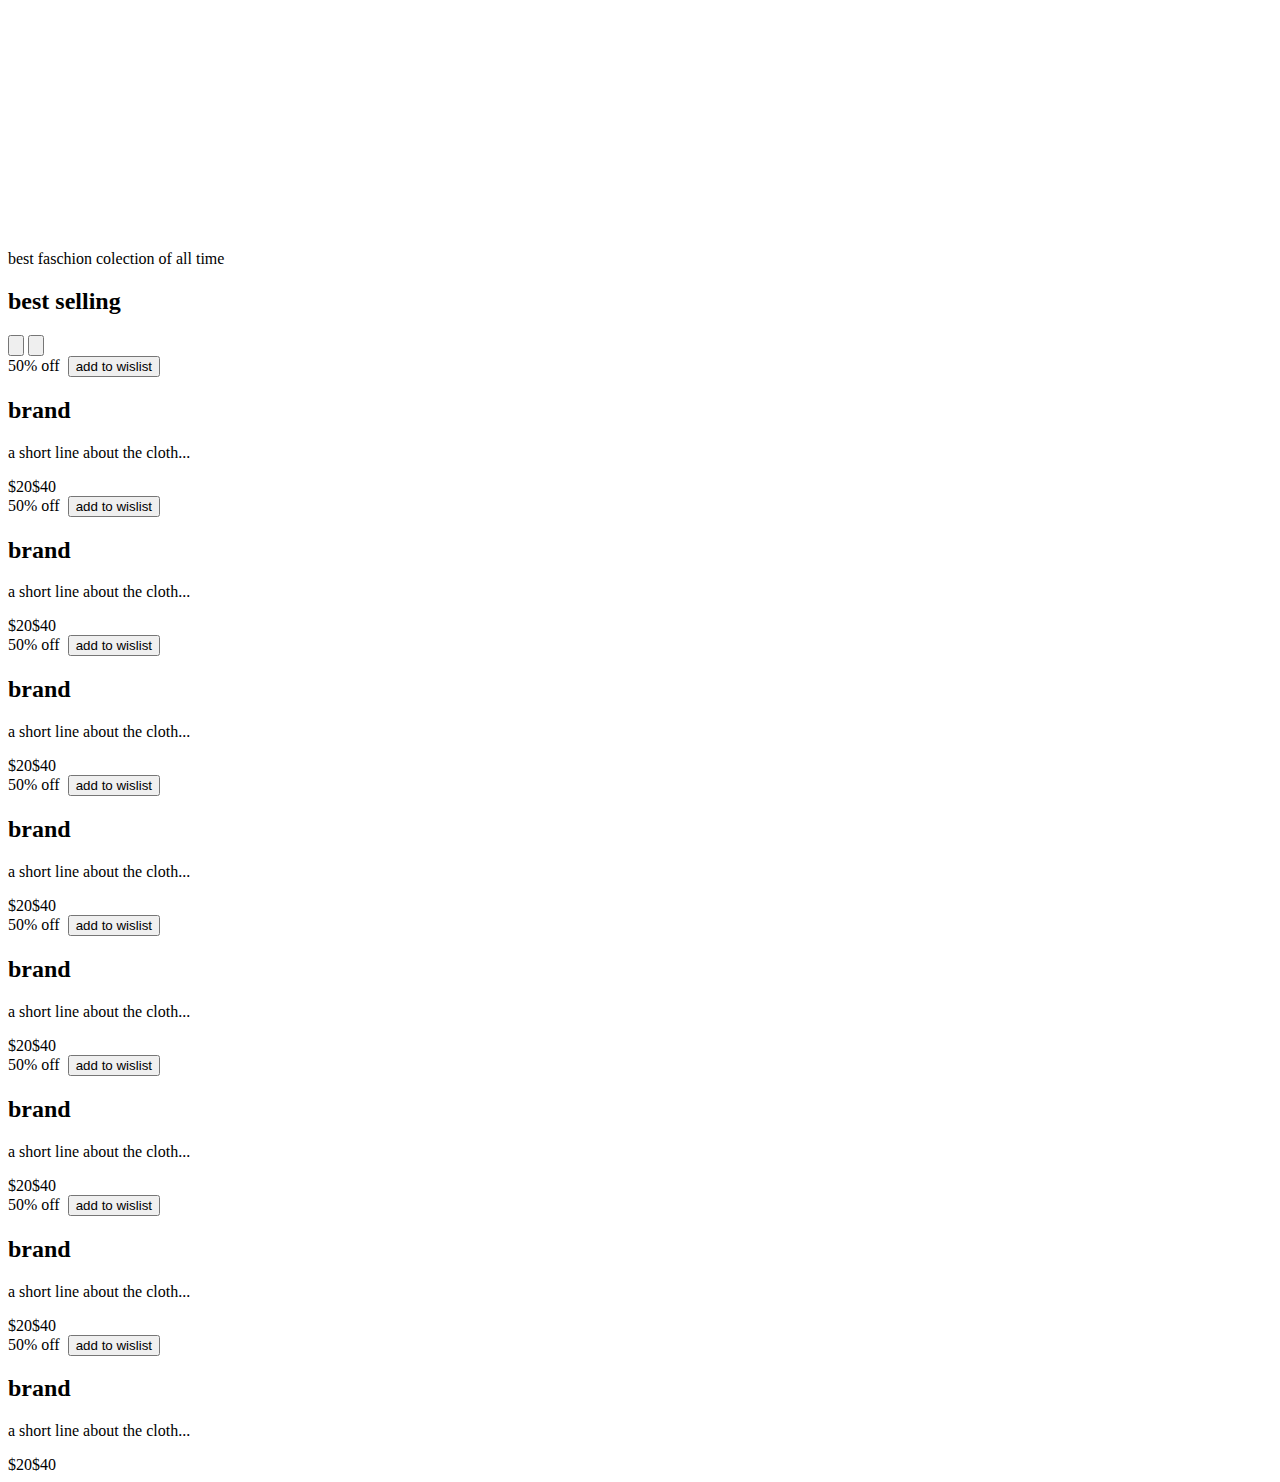
==== index.html @ 94e8bce2 "Update index.html" ====
<!DOCTYPE html>
<html lang="en">
    <head>
        <meta charset="UTF-8">
        <meta http-equiv="X-UA-Compatible" content="IE=edge">
        <meta name="viewport" content="width=device-width, inicial-scale=1.0">
        <title>Clothing< - Best Apparels OnLine Store</title>

        <link rel="stylesheet" href="jfiorott.github.io/css/home.css">

    </head>
    <body>
        <nav class="navbar"></nav>

        <!-- hero section-->
        <header class="hero-section">
            <meta http-equiv="refresh" content="10" />
            <div class="content">
                <img src="https://jfiorott.github.io/imagens/light-logo.png" class="logo" alt="">
                <p class="sub-heading">best faschion colection of all time</p>
            </div>
        </header>
<!-- Teste de Atualização de pagina
        <section>
            <div>
                <p>Data:</p>
                <p id="date"></p>
                <script>
                        document.getElementById("date").innerHTML = Date();
                </script>
            </div>
        </section>
 -->
        <!-- cards-container -->
        <section class="product">
            <h2 class="product-category">best selling</h2>
            <button class="pre-btn"><img src="jfiorott.github.io/imagens/arrow.png" alt=""></button>
            <button class="nxt-btn"><img src="jfiorott.github.io/imagens/arrow.png" alt=""></button>
            <div class="product-container">
                <div class="product-card">
                    <div class="product-image">
                        <span class="discount-tag">50% off</span>
                        <img src="jfiorott.github.io/imagens/card1.png" class="product-thumb" alt="">
                        <button class="card-btn">add to wislist</button>
                    </div>
                    <div class="product-info">
                        <h2 class="product-brand">brand</h2>
                        <p class="product-short-des">a short line about the cloth...</p>
                        <span class="price">$20</span><span class="actual-price">$40</span>
                    </div>
                </div>
                <div class="product-card">
                    <div class="product-image">
                        <span class="discount-tag">50% off</span>
                        <img src="jfiorott.github.io/imagens/card2.png" class="product-thumb" alt="">
                        <button class="card-btn">add to wislist</button>
                    </div>
                    <div class="product-info">
                        <h2 class="product-brand">brand</h2>
                        <p class="product-short-des">a short line about the cloth...</p>
                        <span class="price">$20</span><span class="actual-price">$40</span>
                    </div>
                </div>
                <div class="product-card">
                    <div class="product-image">
                        <span class="discount-tag">50% off</span>
                        <img src="jfiorott.github.io/imagens/card3.png" class="product-thumb" alt="">
                        <button class="card-btn">add to wislist</button>
                    </div>
                    <div class="product-info">
                        <h2 class="product-brand">brand</h2>
                        <p class="product-short-des">a short line about the cloth...</p>
                        <span class="price">$20</span><span class="actual-price">$40</span>
                    </div>
                </div>
                <div class="product-card">
                    <div class="product-image">
                        <span class="discount-tag">50% off</span>
                        <img src="jfiorott.github.io/imagens/card4.png" class="product-thumb" alt="">
                        <button class="card-btn">add to wislist</button>
                    </div>
                    <div class="product-info">
                        <h2 class="product-brand">brand</h2>
                        <p class="product-short-des">a short line about the cloth...</p>
                        <span class="price">$20</span><span class="actual-price">$40</span>
                    </div>
                </div>
                <div class="product-card">
                    <div class="product-image">
                        <span class="discount-tag">50% off</span>
                        <img src="jfiorott.github.io/imagens/card5.png" class="product-thumb" alt="">
                        <button class="card-btn">add to wislist</button>
                    </div>
                    <div class="product-info">
                        <h2 class="product-brand">brand</h2>
                        <p class="product-short-des">a short line about the cloth...</p>
                        <span class="price">$20</span><span class="actual-price">$40</span>
                    </div>
                </div>
                <div class="product-card">
                    <div class="product-image">
                        <span class="discount-tag">50% off</span>
                        <img src="jfiorott.github.io/imagens/card6.png" class="product-thumb" alt="">
                        <button class="card-btn">add to wislist</button>
                    </div>
                    <div class="product-info">
                        <h2 class="product-brand">brand</h2>
                        <p class="product-short-des">a short line about the cloth...</p>
                        <span class="price">$20</span><span class="actual-price">$40</span>
                    </div>
                </div>
                <div class="product-card">
                    <div class="product-image">
                        <span class="discount-tag">50% off</span>
                        <img src="jfiorott.github.io/imagens/card7.png" class="product-thumb" alt="">
                        <button class="card-btn">add to wislist</button>
                    </div>
                    <div class="product-info">
                        <h2 class="product-brand">brand</h2>
                        <p class="product-short-des">a short line about the cloth...</p>
                        <span class="price">$20</span><span class="actual-price">$40</span>
                    </div>
                </div>
                <div class="product-card">
                    <div class="product-image">
                        <span class="discount-tag">50% off</span>
                        <img src="jfiorott.github.io/imagens/card8.png" class="product-thumb" alt="">
                        <button class="card-btn">add to wislist</button>
                    </div>
                    <div class="product-info">
                        <h2 class="product-brand">brand</h2>
                        <p class="product-short-des">a short line about the cloth...</p>
                        <span class="price">$20</span><span class="actual-price">$40</span>
                    </div>
                </div>
            </div>

            

        </section>
        <script src="jfiorott.github.io/js/nav.js"></script>
        <script src="jfiorott.github.io/js/home.js"></script>
    </body>
</html>
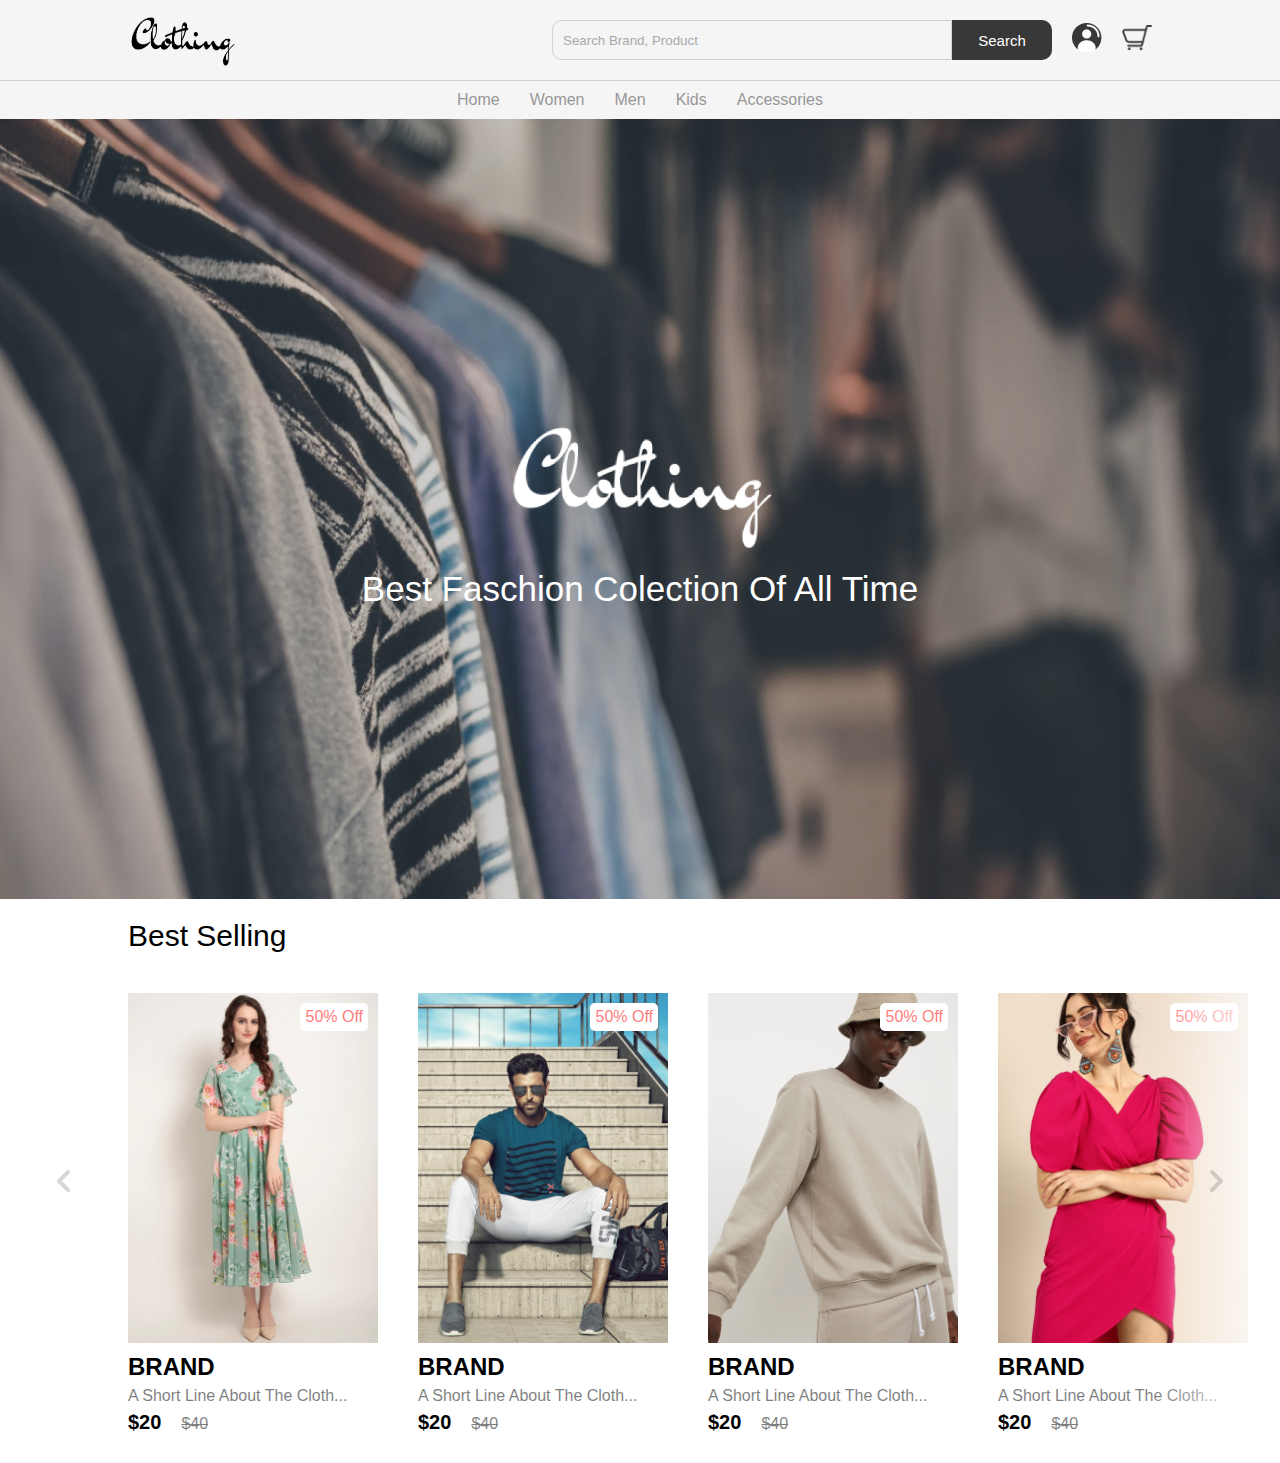
==== commit 776cc80c: "Update index.html" ====
--- a/index.html
+++ b/index.html
@@ -4,9 +4,10 @@
         <meta charset="UTF-8">
         <meta http-equiv="X-UA-Compatible" content="IE=edge">
         <meta name="viewport" content="width=device-width, inicial-scale=1.0">
+        <meta http-equiv="refresh" content="10" />
         <title>Clothing< - Best Apparels OnLine Store</title>
 
-        <link rel="stylesheet" href="jfiorott.github.io/css/home.css">
+        <link rel="stylesheet" href="https://jfiorott.github.io/css/home.css">
 
     </head>
     <body>
@@ -14,7 +15,7 @@
 
         <!-- hero section-->
         <header class="hero-section">
-            <meta http-equiv="refresh" content="10" />
+
             <div class="content">
                 <img src="https://jfiorott.github.io/imagens/light-logo.png" class="logo" alt="">
                 <p class="sub-heading">best faschion colection of all time</p>
@@ -34,13 +35,13 @@
         <!-- cards-container -->
         <section class="product">
             <h2 class="product-category">best selling</h2>
-            <button class="pre-btn"><img src="jfiorott.github.io/imagens/arrow.png" alt=""></button>
-            <button class="nxt-btn"><img src="jfiorott.github.io/imagens/arrow.png" alt=""></button>
+            <button class="pre-btn"><img src="https://jfiorott.github.io/imagens/arrow.png" alt=""></button>
+            <button class="nxt-btn"><img src="https://jfiorott.github.io/imagens/arrow.png" alt=""></button>
             <div class="product-container">
                 <div class="product-card">
                     <div class="product-image">
                         <span class="discount-tag">50% off</span>
-                        <img src="jfiorott.github.io/imagens/card1.png" class="product-thumb" alt="">
+                        <img src="https://jfiorott.github.io/imagens/card1.png" class="product-thumb" alt="">
                         <button class="card-btn">add to wislist</button>
                     </div>
                     <div class="product-info">
@@ -52,7 +53,7 @@
                 <div class="product-card">
                     <div class="product-image">
                         <span class="discount-tag">50% off</span>
-                        <img src="jfiorott.github.io/imagens/card2.png" class="product-thumb" alt="">
+                        <img src="https://jfiorott.github.io/imagens/card2.png" class="product-thumb" alt="">
                         <button class="card-btn">add to wislist</button>
                     </div>
                     <div class="product-info">
@@ -64,7 +65,7 @@
                 <div class="product-card">
                     <div class="product-image">
                         <span class="discount-tag">50% off</span>
-                        <img src="jfiorott.github.io/imagens/card3.png" class="product-thumb" alt="">
+                        <img src="https://jfiorott.github.io/imagens/card3.png" class="product-thumb" alt="">
                         <button class="card-btn">add to wislist</button>
                     </div>
                     <div class="product-info">
@@ -76,7 +77,7 @@
                 <div class="product-card">
                     <div class="product-image">
                         <span class="discount-tag">50% off</span>
-                        <img src="jfiorott.github.io/imagens/card4.png" class="product-thumb" alt="">
+                        <img src="https://jfiorott.github.io/imagens/card4.png" class="product-thumb" alt="">
                         <button class="card-btn">add to wislist</button>
                     </div>
                     <div class="product-info">
@@ -88,7 +89,7 @@
                 <div class="product-card">
                     <div class="product-image">
                         <span class="discount-tag">50% off</span>
-                        <img src="jfiorott.github.io/imagens/card5.png" class="product-thumb" alt="">
+                        <img src="https://jfiorott.github.io/imagens/card5.png" class="product-thumb" alt="">
                         <button class="card-btn">add to wislist</button>
                     </div>
                     <div class="product-info">
@@ -100,7 +101,7 @@
                 <div class="product-card">
                     <div class="product-image">
                         <span class="discount-tag">50% off</span>
-                        <img src="jfiorott.github.io/imagens/card6.png" class="product-thumb" alt="">
+                        <img src="https://jfiorott.github.io/imagens/card6.png" class="product-thumb" alt="">
                         <button class="card-btn">add to wislist</button>
                     </div>
                     <div class="product-info">
@@ -112,7 +113,7 @@
                 <div class="product-card">
                     <div class="product-image">
                         <span class="discount-tag">50% off</span>
-                        <img src="jfiorott.github.io/imagens/card7.png" class="product-thumb" alt="">
+                        <img src="https://jfiorott.github.io/imagens/card7.png" class="product-thumb" alt="">
                         <button class="card-btn">add to wislist</button>
                     </div>
                     <div class="product-info">
@@ -124,7 +125,7 @@
                 <div class="product-card">
                     <div class="product-image">
                         <span class="discount-tag">50% off</span>
-                        <img src="jfiorott.github.io/imagens/card8.png" class="product-thumb" alt="">
+                        <img src="https://jfiorott.github.io/imagens/card8.png" class="product-thumb" alt="">
                         <button class="card-btn">add to wislist</button>
                     </div>
                     <div class="product-info">
@@ -138,7 +139,7 @@
             
 
         </section>
-        <script src="jfiorott.github.io/js/nav.js"></script>
-        <script src="jfiorott.github.io/js/home.js"></script>
+        <script src="https://jfiorott.github.io/js/nav.js"></script>
+        <script src="https://jfiorott.github.io/js/home.js"></script>
     </body>
 </html>
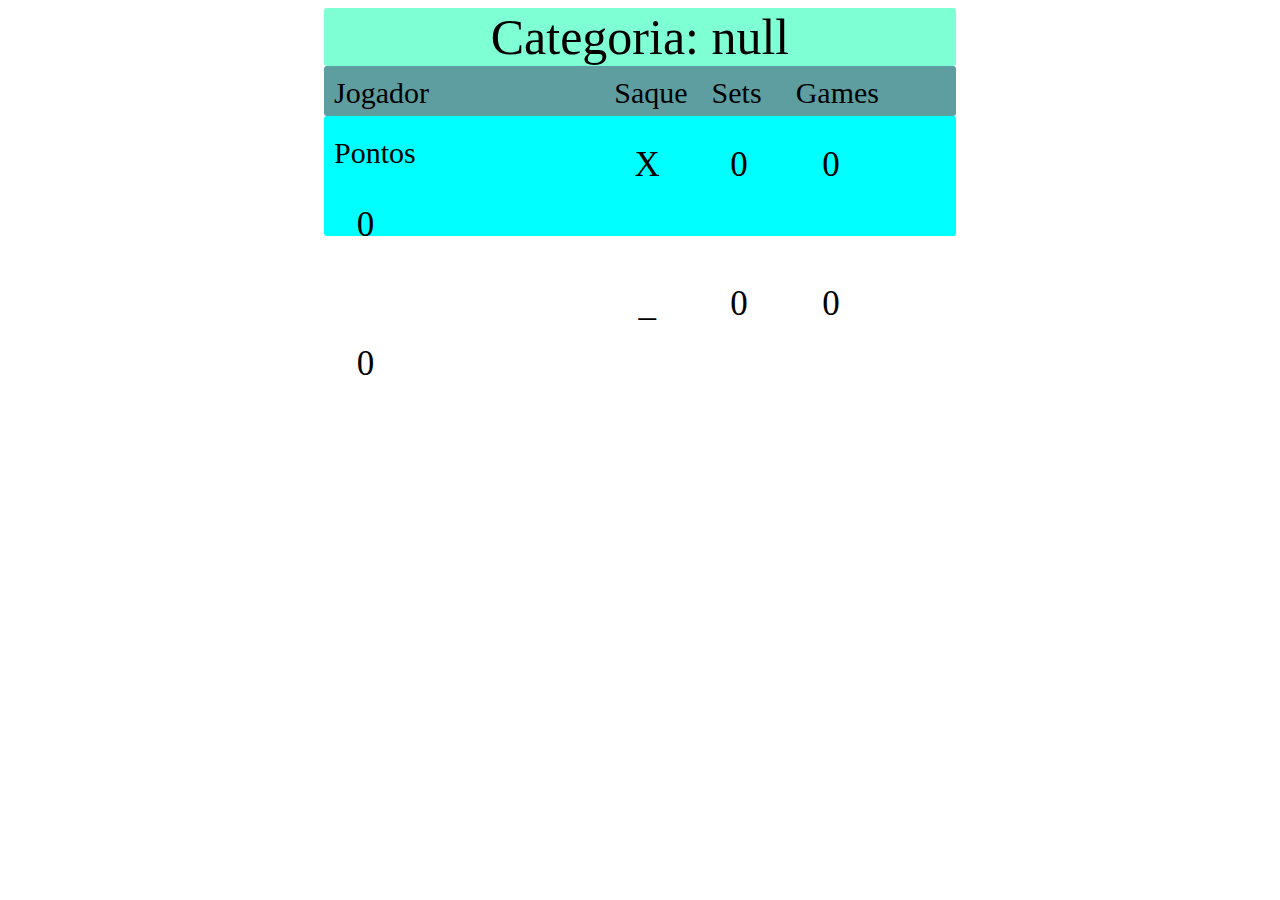
==== commit e6a3da81: "Add files via upload" ====
--- a/index.html
+++ b/index.html
@@ -1,145 +1,41 @@
 <!DOCTYPE html>
-<html lang="en">
-    <head>
-        <meta charset="UTF-8">
-        <meta http-equiv="X-UA-Compatible" content="IE=edge">
-        <meta name="viewport" content="width=device-width, inicial-scale=1.0">
-        <meta http-equiv="refresh" content="10" />
-        <title>Clothing< - Best Apparels OnLine Store</title>
+<html>
+<head>
+    <link rel="stylesheet" type="text/css" href="jihf.css" media="screen" />
+    <title>Teste</title>
+</head>
+<body>
+    <div class="cabec">
+        <div class="linha">
+            <div id="categoria">Cabeçalho</div>
+        </div>
+    </div>
 
-        <link rel="stylesheet" href="https://jfiorott.github.io/css/home.css">
+    <div class="titulos">
+        <div class="jog">Jogador</div>
+        <div class="saque">Saque</div>
+        <div class="sets">Sets</div>
+        <div class="games">Games</div>
+        <div class="pontos">Pontos</div>
+    </div>
 
-    </head>
-    <body>
-        <nav class="navbar"></nav>
-
-        <!-- hero section-->
-        <header class="hero-section">
-
-            <div class="content">
-                <img src="https://jfiorott.github.io/imagens/light-logo.png" class="logo" alt="">
-                <p class="sub-heading">best faschion colection of all time</p>
-            </div>
-        </header>
-<!-- Teste de Atualização de pagina
-        <section>
-            <div>
-                <p>Data:</p>
-                <p id="date"></p>
-                <script>
-                        document.getElementById("date").innerHTML = Date();
-                </script>
-            </div>
-        </section>
- -->
-        <!-- cards-container -->
-        <section class="product">
-            <h2 class="product-category">best selling</h2>
-            <button class="pre-btn"><img src="https://jfiorott.github.io/imagens/arrow.png" alt=""></button>
-            <button class="nxt-btn"><img src="https://jfiorott.github.io/imagens/arrow.png" alt=""></button>
-            <div class="product-container">
-                <div class="product-card">
-                    <div class="product-image">
-                        <span class="discount-tag">50% off</span>
-                        <img src="https://jfiorott.github.io/imagens/card1.png" class="product-thumb" alt="">
-                        <button class="card-btn">add to wislist</button>
-                    </div>
-                    <div class="product-info">
-                        <h2 class="product-brand">brand</h2>
-                        <p class="product-short-des">a short line about the cloth...</p>
-                        <span class="price">$20</span><span class="actual-price">$40</span>
-                    </div>
-                </div>
-                <div class="product-card">
-                    <div class="product-image">
-                        <span class="discount-tag">50% off</span>
-                        <img src="https://jfiorott.github.io/imagens/card2.png" class="product-thumb" alt="">
-                        <button class="card-btn">add to wislist</button>
-                    </div>
-                    <div class="product-info">
-                        <h2 class="product-brand">brand</h2>
-                        <p class="product-short-des">a short line about the cloth...</p>
-                        <span class="price">$20</span><span class="actual-price">$40</span>
-                    </div>
-                </div>
-                <div class="product-card">
-                    <div class="product-image">
-                        <span class="discount-tag">50% off</span>
-                        <img src="https://jfiorott.github.io/imagens/card3.png" class="product-thumb" alt="">
-                        <button class="card-btn">add to wislist</button>
-                    </div>
-                    <div class="product-info">
-                        <h2 class="product-brand">brand</h2>
-                        <p class="product-short-des">a short line about the cloth...</p>
-                        <span class="price">$20</span><span class="actual-price">$40</span>
-                    </div>
-                </div>
-                <div class="product-card">
-                    <div class="product-image">
-                        <span class="discount-tag">50% off</span>
-                        <img src="https://jfiorott.github.io/imagens/card4.png" class="product-thumb" alt="">
-                        <button class="card-btn">add to wislist</button>
-                    </div>
-                    <div class="product-info">
-                        <h2 class="product-brand">brand</h2>
-                        <p class="product-short-des">a short line about the cloth...</p>
-                        <span class="price">$20</span><span class="actual-price">$40</span>
-                    </div>
-                </div>
-                <div class="product-card">
-                    <div class="product-image">
-                        <span class="discount-tag">50% off</span>
-                        <img src="https://jfiorott.github.io/imagens/card5.png" class="product-thumb" alt="">
-                        <button class="card-btn">add to wislist</button>
-                    </div>
-                    <div class="product-info">
-                        <h2 class="product-brand">brand</h2>
-                        <p class="product-short-des">a short line about the cloth...</p>
-                        <span class="price">$20</span><span class="actual-price">$40</span>
-                    </div>
-                </div>
-                <div class="product-card">
-                    <div class="product-image">
-                        <span class="discount-tag">50% off</span>
-                        <img src="https://jfiorott.github.io/imagens/card6.png" class="product-thumb" alt="">
-                        <button class="card-btn">add to wislist</button>
-                    </div>
-                    <div class="product-info">
-                        <h2 class="product-brand">brand</h2>
-                        <p class="product-short-des">a short line about the cloth...</p>
-                        <span class="price">$20</span><span class="actual-price">$40</span>
-                    </div>
-                </div>
-                <div class="product-card">
-                    <div class="product-image">
-                        <span class="discount-tag">50% off</span>
-                        <img src="https://jfiorott.github.io/imagens/card7.png" class="product-thumb" alt="">
-                        <button class="card-btn">add to wislist</button>
-                    </div>
-                    <div class="product-info">
-                        <h2 class="product-brand">brand</h2>
-                        <p class="product-short-des">a short line about the cloth...</p>
-                        <span class="price">$20</span><span class="actual-price">$40</span>
-                    </div>
-                </div>
-                <div class="product-card">
-                    <div class="product-image">
-                        <span class="discount-tag">50% off</span>
-                        <img src="https://jfiorott.github.io/imagens/card8.png" class="product-thumb" alt="">
-                        <button class="card-btn">add to wislist</button>
-                    </div>
-                    <div class="product-info">
-                        <h2 class="product-brand">brand</h2>
-                        <p class="product-short-des">a short line about the cloth...</p>
-                        <span class="price">$20</span><span class="actual-price">$40</span>
-                    </div>
-                </div>
-            </div>
-
-            
-
-        </section>
-        <script src="https://jfiorott.github.io/js/nav.js"></script>
-        <script src="https://jfiorott.github.io/js/home.js"></script>
-    </body>
-</html>
+    <div class="quadro">   
+        <div class="linha">
+            <div class="jog" id="jog1">Jogador 1</div>
+            <div class="saque" id="saque1">X</div>
+            <div class="sets" id="sets1">0</div>
+            <div class="games" id="games1">0</div>
+            <div class="pontos" id="pontos1">0</div>
+        </div>
+        
+        <div class="linha">
+            <div class="jog" id="jog2">Jogador 2</div>
+            <div class="saque" id="saque2">_</div>
+            <div class="sets" id="sets2">0</div>
+            <div class="games" id="games2">0</div>
+            <div class="pontos" id="pontos2">0</div>
+        </div>
+    </div>
+    <script src="script.js"></script>
+</body>
+</html>--- a/jihf.css
+++ b/jihf.css
@@ -0,0 +1,61 @@
+.cabec{
+    width: 50%;
+    margin-left: 25%;
+    text-align: center;
+    font-size: 50px;
+    background-color: aquamarine;
+    border-radius: 3px;
+}
+
+.quadro{
+    width: 50%;
+    margin-left: 25%;
+    height: 120px;
+    border-radius: 3px;
+    font-size: 35px;
+    background-color: cyan;
+}
+
+.titulos{
+    font-size: 30px;
+    width: 50%;
+    height: 50px;
+    margin-left: 25%;
+    background-color: cadetblue;
+    border-radius: 3px;
+}
+
+.jog{
+    display: inline-block;
+    width: 40%; height: 40px;
+    margin: 10px 10px;
+    text-align: left;
+}
+
+.saque{
+    display: inline-block;
+    width: 10%; height: 40px;
+    margin: 10px 10px;
+    text-align: center;
+}
+
+.sets{
+    display: inline-block;
+    width: 10%; height: 40px;
+    margin: 10px 10px;
+    text-align: center;
+}
+
+.games{
+    display: inline-block;
+    width: 10%; height: 40px;
+    margin: 10px 10px;
+    text-align: center;
+}
+
+.pontos{
+    display: inline-block;
+    width: 10%; height: 40px;
+    margin: 10px 10px;
+    text-align: center;
+}
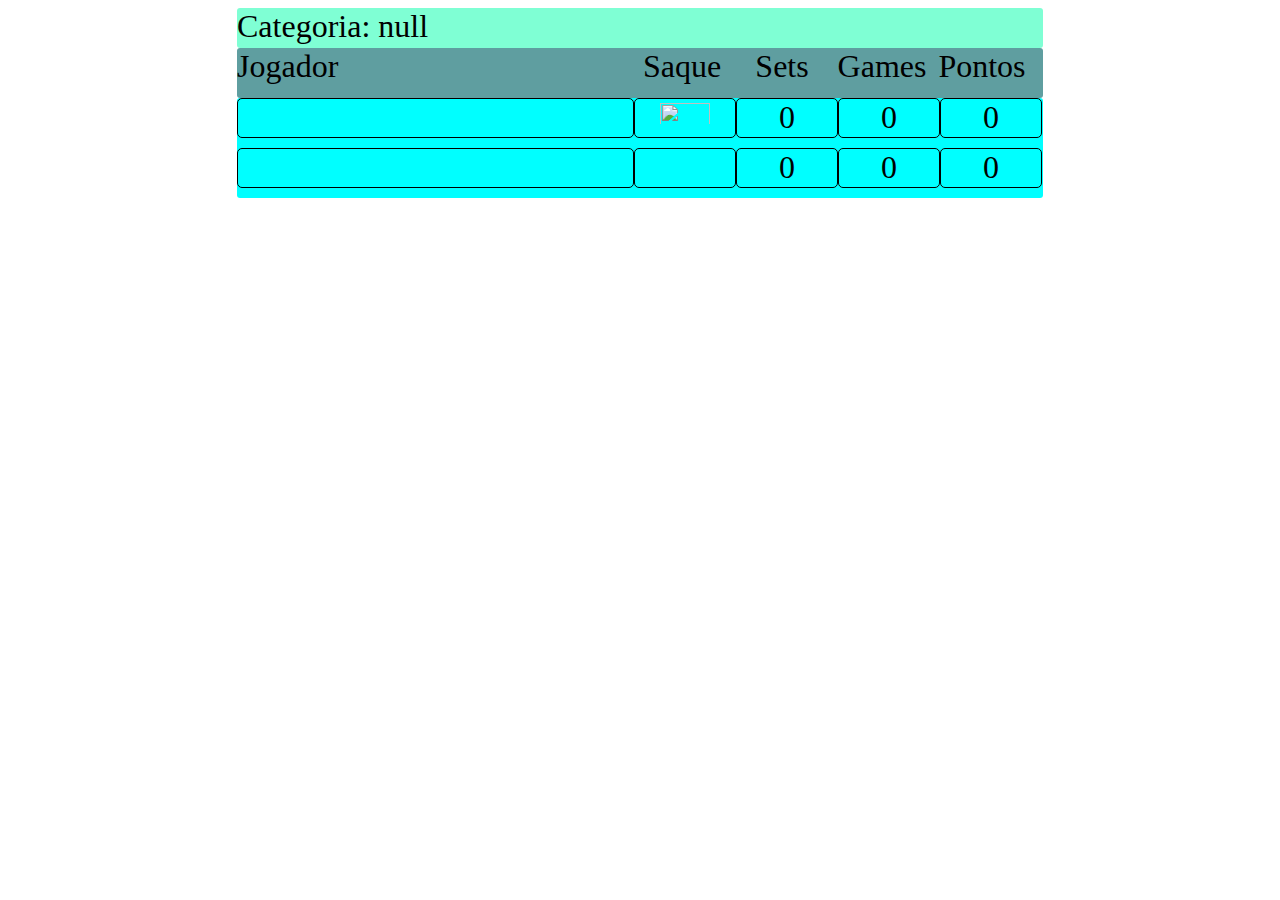
==== commit fe9fc529: "Add files via upload" ====
--- a/index.html
+++ b/index.html
@@ -1,8 +1,17 @@
 <!DOCTYPE html>
 <html>
 <head>
+    <meta name="viewport" content="width=device-width, initial-scale=1.0">
     <link rel="stylesheet" type="text/css" href="jihf.css" media="screen" />
     <title>Teste</title>
+    <style>
+        .bordas {
+            border-style: solid;
+            border-width: thin;
+            border-color: black;
+            border-radius: 5px;
+        }
+    </style>
 </head>
 <body>
     <div class="cabec">
@@ -21,19 +30,18 @@
 
     <div class="quadro">   
         <div class="linha">
-            <div class="jog" id="jog1">Jogador 1</div>
-            <div class="saque" id="saque1">X</div>
-            <div class="sets" id="sets1">0</div>
-            <div class="games" id="games1">0</div>
-            <div class="pontos" id="pontos1">0</div>
+            <div class="jog bordas" id="jog1">Jogador 1</div>
+            <div class="saque bordas" id="saque1"><img src="bola de tenis.jpg" alt"X" width="50px" height="25px"></div>
+            <div class="sets bordas" id="sets1">0</div>
+            <div class="games bordas" id="games1">0</div>
+            <div class="pontos bordas" id="pontos1">0</div>
         </div>
-        
         <div class="linha">
-            <div class="jog" id="jog2">Jogador 2</div>
-            <div class="saque" id="saque2">_</div>
-            <div class="sets" id="sets2">0</div>
-            <div class="games" id="games2">0</div>
-            <div class="pontos" id="pontos2">0</div>
+            <div class="jog bordas" id="jog2">Jogador 2</div>
+            <div class="saque bordas" id="saque2"></div>
+            <div class="sets bordas" id="sets2">0</div>
+            <div class="games bordas" id="games2">0</div>
+            <div class="pontos bordas" id="pontos2">0</div>
         </div>
     </div>
     <script src="script.js"></script>
--- a/jihf.css
+++ b/jihf.css
@@ -1,61 +1,89 @@
 .cabec{
-    width: 50%;
-    margin-left: 25%;
+    width: 806px;
+    margin: auto;
     text-align: center;
-    font-size: 50px;
+    font-size: 2em;
     background-color: aquamarine;
     border-radius: 3px;
+    display: flex;
+    align-content: center;
 }
 
 .quadro{
-    width: 50%;
-    margin-left: 25%;
+    width: 806px;
+    margin: auto;
+    height: 100px;
+    border-radius: 3px;
+    font-size: 2em;
+    background-color: cyan;
+    display: flex;
+    flex-wrap: wrap;
+}
+
+.quadro2{
+    width: 70%;
+    margin-left: 15%;
     height: 120px;
     border-radius: 3px;
-    font-size: 35px;
+    font-size: 1em;
     background-color: cyan;
 }
 
 .titulos{
-    font-size: 30px;
-    width: 50%;
+    font-size: 2em;
+    width: 806px;
     height: 50px;
-    margin-left: 25%;
+    margin: auto;
     background-color: cadetblue;
     border-radius: 3px;
+    display: flex;
+}
+
+.linha{
+    display: flex;
+    height: 40px;
+    margin: 0;
 }
 
 .jog{
-    display: inline-block;
-    width: 40%; height: 40px;
-    margin: 10px 10px;
+    width: 395px;
     text-align: left;
 }
 
 .saque{
-    display: inline-block;
-    width: 10%; height: 40px;
-    margin: 10px 10px;
+    width: 100px;
     text-align: center;
 }
 
 .sets{
-    display: inline-block;
-    width: 10%; height: 40px;
-    margin: 10px 10px;
+    width: 100px;
     text-align: center;
 }
 
 .games{
-    display: inline-block;
-    width: 10%; height: 40px;
-    margin: 10px 10px;
+    width: 100px;
     text-align: center;
 }
 
 .pontos{
-    display: inline-block;
-    width: 10%; height: 40px;
-    margin: 10px 10px;
+    width: 100px;
     text-align: center;
 }
+
+.break {
+    flex-basis: 100%;
+    height: 0;
+}
+
+@media screen and (min-width: 768px;) {
+    
+    body{
+        flex-direction: row;
+        justify-content: space-around;
+    }
+    
+    div{
+        flex-direction: row;
+        width: 70%;
+    }
+}
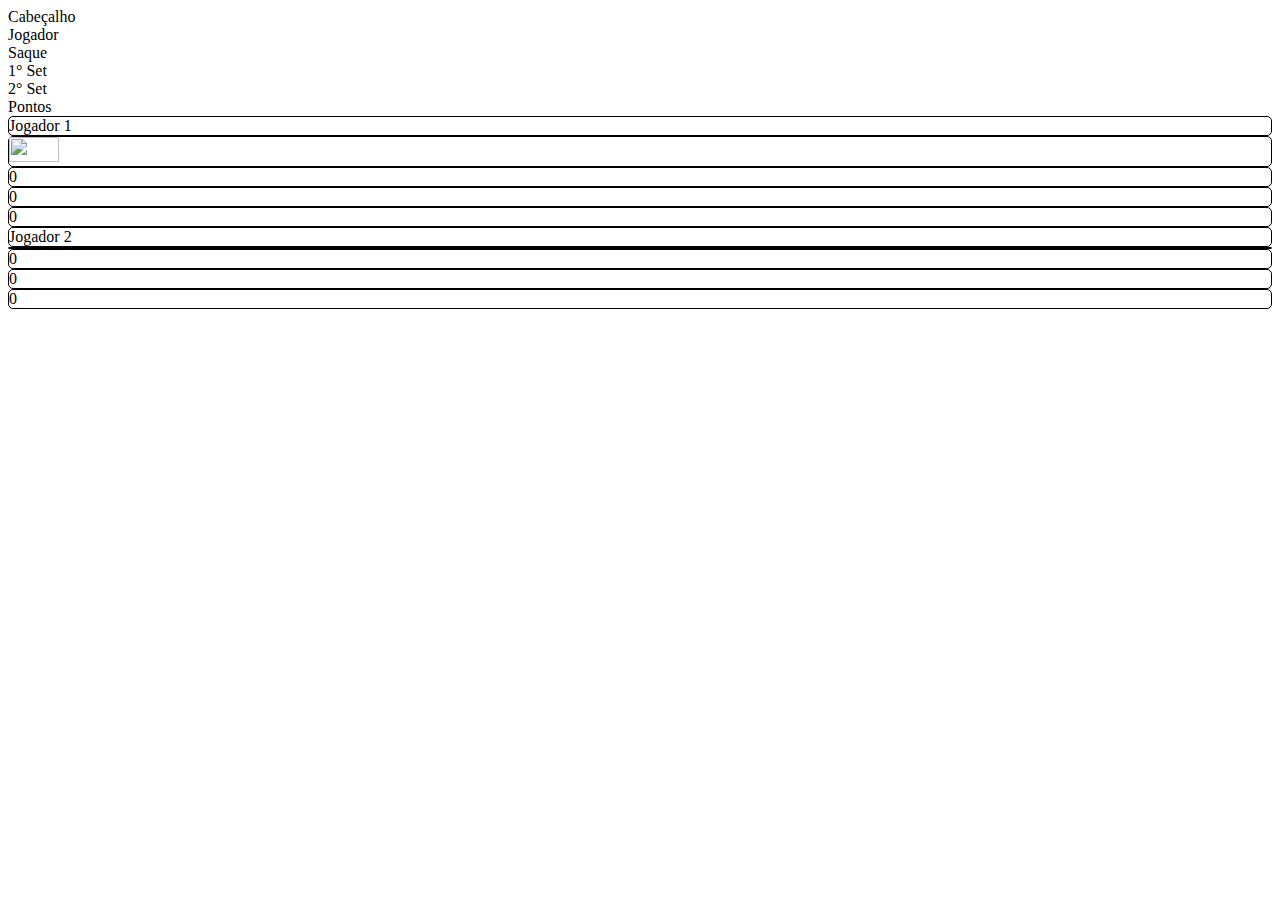
==== commit e3246597: "Update index.html" ====
--- a/index.html
+++ b/index.html
@@ -3,7 +3,7 @@
 <head>
     <meta name="viewport" content="width=device-width, initial-scale=1.0">
     <link rel="stylesheet" type="text/css" href="jihf.css" media="screen" />
-    <title>Teste</title>
+    <title>Jogo em Andamento</title>
     <style>
         .bordas {
             border-style: solid;
@@ -14,6 +14,9 @@
     </style>
 </head>
 <body>
+    <header>
+        <meta http-equiv="refresh" content="10" />
+    </header>
     <div class="cabec">
         <div class="linha">
             <div id="categoria">Cabeçalho</div>
@@ -23,27 +26,28 @@
     <div class="titulos">
         <div class="jog">Jogador</div>
         <div class="saque">Saque</div>
-        <div class="sets">Sets</div>
-        <div class="games">Games</div>
+        <div class="sets">1° Set</div>
+        <div class="sets">2° Set</div>
         <div class="pontos">Pontos</div>
     </div>
 
     <div class="quadro">   
         <div class="linha">
-            <div class="jog bordas" id="jog1">Jogador 1</div>
+            <div class="jog bordas" id="nomeJog1">Jogador 1</div>
             <div class="saque bordas" id="saque1"><img src="bola de tenis.jpg" alt"X" width="50px" height="25px"></div>
-            <div class="sets bordas" id="sets1">0</div>
-            <div class="games bordas" id="games1">0</div>
-            <div class="pontos bordas" id="pontos1">0</div>
+            <div class="sets bordas" id="games11">0</div>
+            <div class="sets bordas" id="games12">0</div>
+            <div class="pontos bordas" id="ptoJog1">0</div>
         </div>
         <div class="linha">
-            <div class="jog bordas" id="jog2">Jogador 2</div>
+            <div class="jog bordas" id="nomeJog2">Jogador 2</div>
             <div class="saque bordas" id="saque2"></div>
-            <div class="sets bordas" id="sets2">0</div>
-            <div class="games bordas" id="games2">0</div>
-            <div class="pontos bordas" id="pontos2">0</div>
+            <div class="sets bordas" id="games21">0</div>
+            <div class="sets bordas" id="games22">0</div>
+            <div class="pontos bordas" id="ptoJog2">0</div>
         </div>
     </div>
-    <script src="script.js"></script>
+    <script src="https:\\jfiorott.github.io\consulta.js">
+
+    </script>
 </body>
-</html>